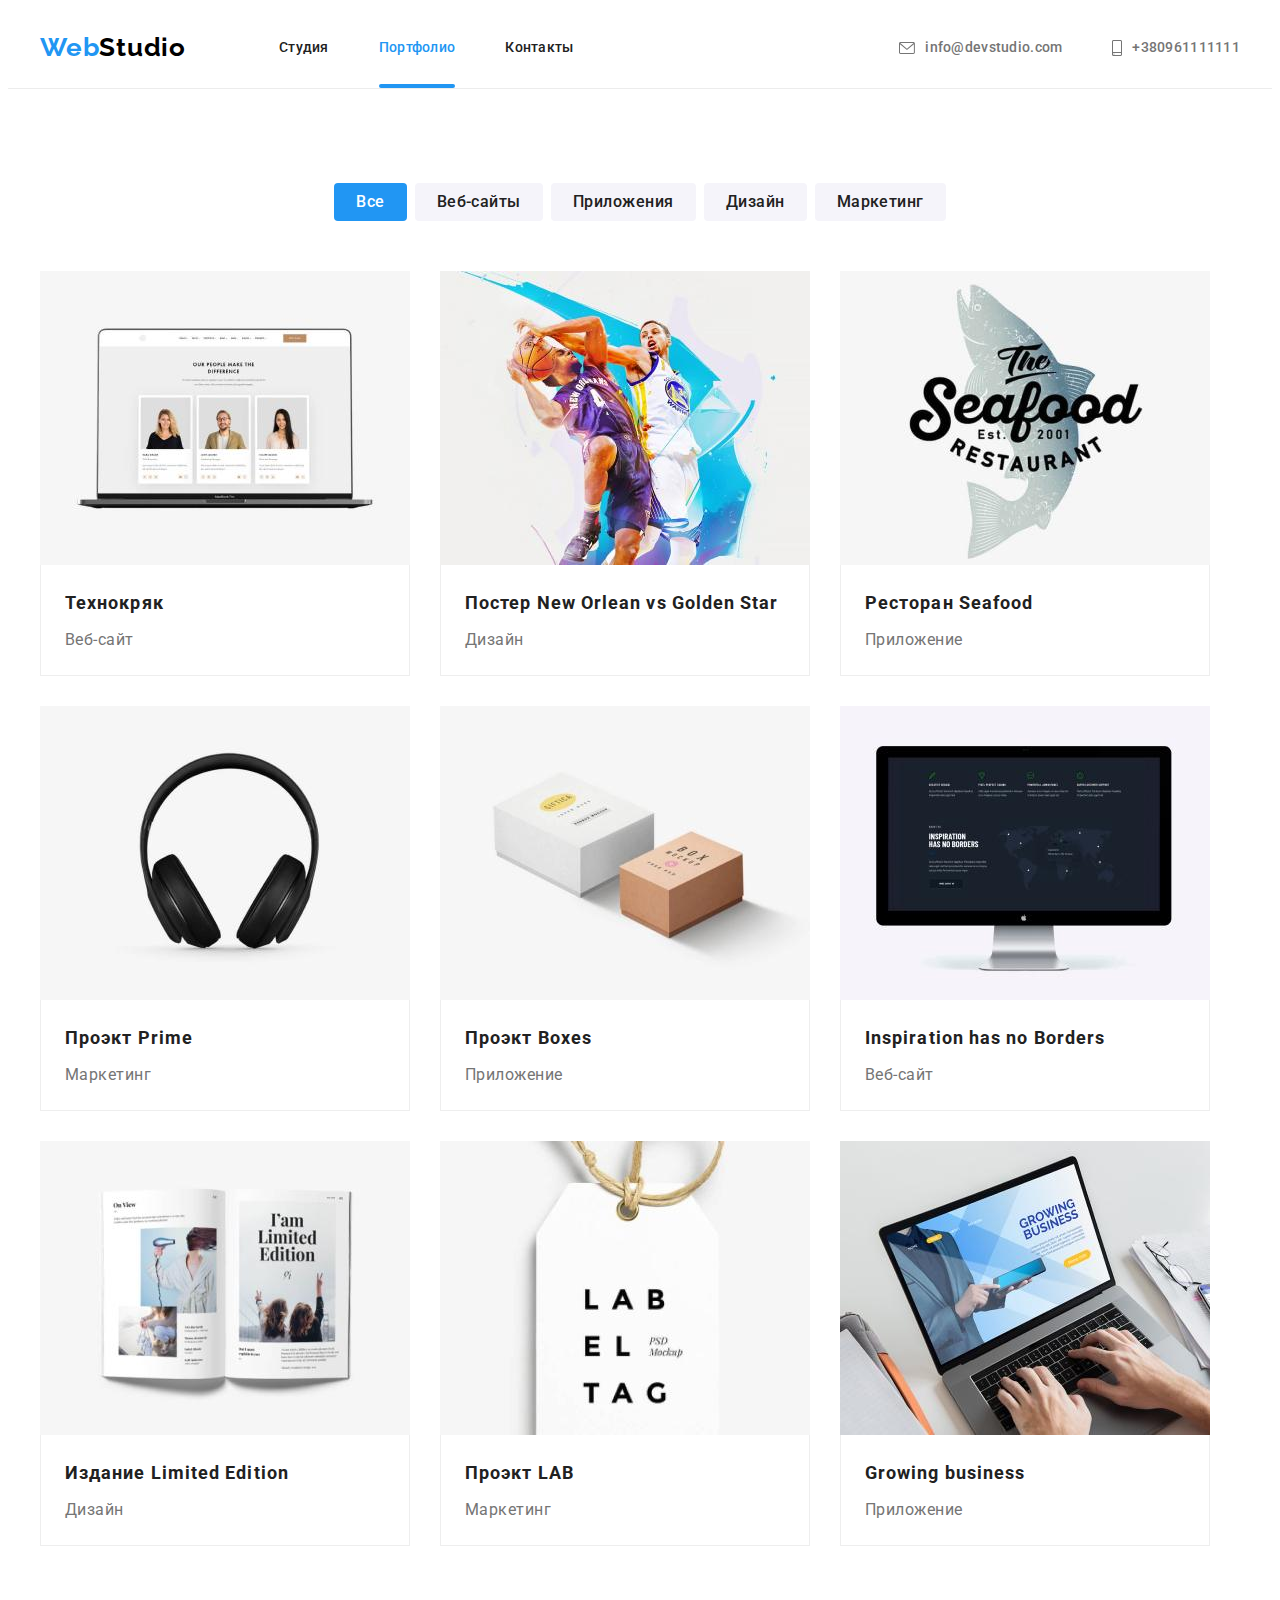
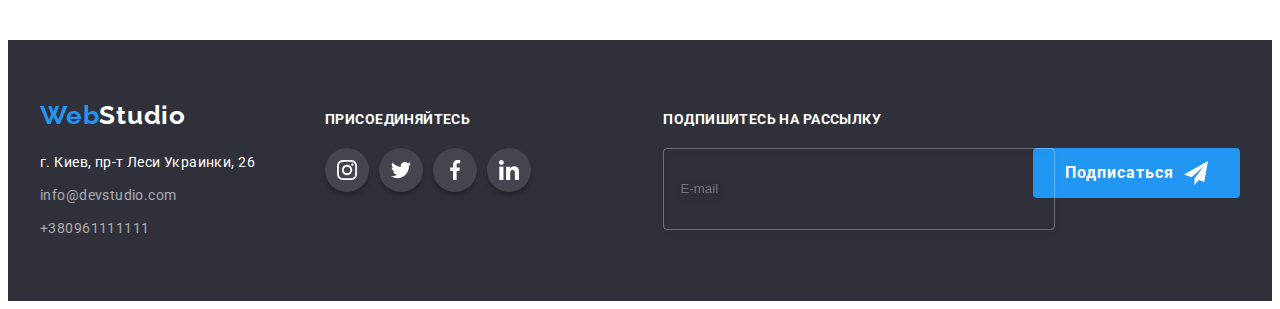
==== portfolio.html @ 89df392a "Добавляет ДЗ№6" ====
<!DOCTYPE html>
<html lang="ru">

<head>
    <meta charset="UTF-8">
    <meta http-equiv="X-UA-Compatible" content="IE=edge">
    <meta name="viewport" content="width=device-width, initial-scale=1.0">
    <title>WebStudio (hw7)</title>
    <link rel="preconnect" href="https://fonts.googleapis.com">
    <link rel="preconnect" href="https://fonts.gstatic.com" crossorigin>
    <link href="https://fonts.googleapis.com/css2?family=Raleway:wght@700&family=Roboto:wght@400;500;700;900&display=swap" rel="stylesheet">
    <link rel="stylesheet" href="https://cdnjs.cloudflare.com/ajax/libs/modern-normalize/1.1.0/modern-normalize.min.css"
    integrity="sha512-wpPYUAdjBVSE4KJnH1VR1HeZfpl1ub8YT/NKx4PuQ5NmX2tKuGu6U/JRp5y+Y8XG2tV+wKQpNHVUX03MfMFn9Q=="
    crossorigin="anonymous" referrerpolicy="no-referrer" />
    <link rel="stylesheet" href="./css/style.css">
</head>

<body class="page">
    <div class="border">
        <header class="container">
        
            <!--Навигация сайта-->
            <div class="main-nav">
                <nav class="main-nav">
                    <a href="/" class="logo-link" lang="en">
                        <span class="web">Web</span>Studio
                    </a>
        
                    <ul class="site-nav list">
                        <li class="item"><a href="/" class="site-nav-link link">Студия</a></li>
                        <li class="item"><a href="./portfolio.html" class="current site-nav-link link">Портфолио</a></li>
                        <li class="item"><a href="" class="site-nav-link link">Контакты</a></li>
                    </ul>
                </nav>
        
                <!--Контакты-->
                <ul class="auth-nav list main-nav">
                    <li class="item"><a href="mailto:info@devstudio.com" class="auth-nav-link link mail" lang="en">
                            <svg class="icon-mail" width="16px" height="12px">
                                <use href="./images/icons.svg#icon-mail"></use>
                            </svg>
                            info@devstudio.com</a>
                    </li>
                    <li class="item"><a href="tel:+380961111111" class="auth-nav-link link tel">
                            <svg class="icon-mail" width="10px" height="16px">
                                <use href="./images/icons.svg#icon-tel"></use>
                            </svg>
                            +380961111111</a>
                    </li>
                </ul>
            </div>
        </header>
    </div>

    <main>
        
        <!--Наши проэкты-->
        <section class="project-filter">
                <div class="container">
                    <h1 class="visually-hidden">Примеры проэктов</h1>
                    <ul class="list filter">
                        <li class="btn-filter"><button type="button" class="main-btn button-filter">Все</button></li>
                        <li class="btn-filter"><button type="button" class="button-filter">Веб-сайты</button></li>
                        <li class="btn-filter"><button type="button" class="button-filter">Приложения</button></li>
                        <li class="btn-filter"><button type="button" class="button-filter">Дизайн</button></li>
                        <li class="btn-filter"><button type="button" class="button-filter">Маркетинг</button></li>
                    </ul>
                    <ul class="list">
                        <li class="flex-element">
                            <a href="" class="link">
                                <div class="flex-list">
                                    <img src="./images/portfolio/tehnokryack.jpg" alt="Технокряк" width="370">
                                    <div class="product-flex">
                                        <p>Технокряк это современная площадка распространения коронавируса. Компании используют эту платформу для цифрового
                                        шпионажа и атак на защищённые сервера конкурентов.</p>
                                    </div>
                                </div>
                                <div class="descr-flex-element">
                                    <h2 class="section-title">Технокряк</h2>
                                    <p class="section-filter">Веб-сайт</p>
                                </div>
                            </a>
                        </li>
                        <li class="flex-element">
                            <a href="" class="link">
                                <div class="flex-list">
                                    <img src="./images/portfolio/norlean-vs-gstar.jpg" alt="Постер New Orlean vs Golden Star" width="370">
                                    <div class="product-flex">
                                        <p>Технокряк это современная площадка распространения коронавируса. Компании используют эту платформу для цифрового
                                            шпионажа и атак на защищённые сервера конкурентов.</p>
                                    </div>
                                </div>
                                <div class="descr-flex-element">
                                    <h2 class="section-title">Постер New Orlean vs Golden Star</h2>
                                    <p class="section-filter">Дизайн</p>
                                </div>
                            </a>
                        </li>
                        <li class="flex-element">
                            <a href="" class="link">
                                <div class="flex-list">
                                    <img src="./images/portfolio/seafood.jpg" alt="Ресторан Seafood" width="370">
                                    <div class="product-flex">
                                        <p>Технокряк это современная площадка распространения коронавируса. Компании используют эту платформу для цифрового
                                            шпионажа и атак на защищённые сервера конкурентов.</p>
                                    </div>
                                </div>
                                <div class="descr-flex-element">
                                    <h2 class="section-title">Ресторан Seafood</h2>
                                    <p class="section-filter">Приложение</p>
                                </div>
                            </a>
                        </li>
                        <li class="flex-element">
                            <a href="" class="link">
                                <div class="flex-list">
                                    <img src="./images/portfolio/prime.jpg" alt="Проэкт Prime" width="370">
                                    <div class="product-flex">
                                        <p>Технокряк это современная площадка распространения коронавируса. Компании используют эту платформу для цифрового
                                            шпионажа и атак на защищённые сервера конкурентов.</p>
                                    </div>
                                </div>
                                <div class="descr-flex-element">
                                    <h2 class="section-title">Проэкт Prime</h2>
                                    <p class="section-filter">Маркетинг</p>
                                </div>
                            </a>
                        </li>
                        <li class="flex-element">
                            <a href="" class="link">
                                <div class="flex-list">
                                    <img src="./images/portfolio/boxes.jpg" alt="Проэкт Boxes" width="370">
                                    <div class="product-flex">
                                        <p>Технокряк это современная площадка распространения коронавируса. Компании используют эту платформу для цифрового
                                            шпионажа и атак на защищённые сервера конкурентов.</p>
                                    </div>
                                </div>
                                <div class="descr-flex-element">
                                    <h2 class="section-title">Проэкт Boxes</h2>
                                    <p class="section-filter">Приложение</p>
                                </div>
                            </a>
                        </li>
                        <li class="flex-element">
                            <a href="" class="link">
                                <div class="flex-list">
                                    <img src="./images/portfolio/inspiration.jpg" alt="У вдохновения нет границ" width="370">
                                    <div class="product-flex">
                                        <p>Технокряк это современная площадка распространения коронавируса. Компании используют эту платформу для цифрового
                                            шпионажа и атак на защищённые сервера конкурентов.</p>
                                    </div>
                                </div>
                                <div class="descr-flex-element">
                                    <h2 class="section-title" lang="en">Inspiration has no Borders</h2>
                                    <p class="section-filter">Веб-сайт</p>
                                </div>
                            </a>
                        </li>
                        <li class="flex-element">
                            <a href="" class="link">
                                <div class="flex-list">
                                    <img src="./images/portfolio/limited-edition.jpg" alt="Издание Limited Edition" width="370">
                                    <div class="product-flex">
                                        <p>Технокряк это современная площадка распространения коронавируса. Компании используют эту платформу для цифрового
                                            шпионажа и атак на защищённые сервера конкурентов.</p>
                                    </div>
                                </div>
                                <div class="descr-flex-element">
                                    <h2 class="section-title">Издание Limited Edition</h2>
                                    <p class="section-filter">Дизайн</p>
                                </div>
                            </a>
                        </li>
                        <li class="flex-element">
                            <a href="" class="link">
                                <div class="flex-list">
                                    <img src="./images/portfolio/lab.jpg" alt="Проэкт LAB" width="370">
                                    <div class="product-flex">
                                        <p>Технокряк это современная площадка распространения коронавируса. Компании используют эту платформу для цифрового
                                            шпионажа и атак на защищённые сервера конкурентов.</p>
                                    </div>
                                </div>
                                <div class="descr-flex-element">
                                    <h2 class="section-title">Проэкт LAB</h2>
                                    <p class="section-filter">Маркетинг</p>
                                </div>
                            </a>
                        </li>
                        <li class="flex-element">
                            <a href="" class="link">
                                <div class="flex-list">
                                    <img src="./images/portfolio/growing-business.jpg" alt="Растущий бизнес" width="370">
                                    <div class="product-flex">
                                        <p>Технокряк это современная площадка распространения коронавируса. Компании используют эту платформу для цифрового
                                            шпионажа и атак на защищённые сервера конкурентов.</p>
                                    </div>
                                </div>
                                <div class="descr-flex-element">
                                    <h2 class="section-title" lang="en">Growing business</h2>
                                    <p class="section-filter">Приложение</p>
                                </div>
                            </a>
                        </li>
                    </ul>
                </div>
        </section>
    </main>

    <footer class="backround-footer">
        <div class="container main-footer">
            <div class="contacts-social">
                <div class="contacts-footer">
                    <a href="/" class="logo link" lang="en">
                        <span class="web">Web</span><span class="footer-logo">Studio</span>
                    </a>
    
                    <!--Контакты-->
                    <address class="address">г. Киев, пр-т Леси Украинки, 26</address>
                    <ul class="contacts">
                        <li class="contact-mail"><a class="footer-contacts link" href="mailto:info@devstudio.com"
                                lang="en">info@devstudio.com</a></li>
                        <li class="contact-tel"><a class="footer-contacts link" href="tel:+380961111111">+380961111111</a>
                        </li>
                    </ul>
                </div>
                <div class="menu-social">
                    <h3 class="menu-socials-head">ПРИСОЕДИНЯЙТЕСЬ</h3>
                    <ul class="socials">
                        <li class="link-icon-list">
                            <a class="link-icon" href="">
                                <svg class="icon-social" width="20" height="20">
                                    <use href="./images/icons.svg#icon-instagram"></use>
                                </svg>
                            </a>
                        </li>
                        <li class="link-icon-list">
                            <a class="link-icon" href="">
                                <svg class="icon-social" width="20" height="20">
                                    <use href="./images/icons.svg#icon-twitter"></use>
                                </svg>
                            </a>
                        </li>
                        <li class="link-icon-list">
                            <a class="link-icon" href="">
                                <svg class="icon-social" width="20" height="20">
                                    <use href="./images/icons.svg#icon-facebook"></use>
                                </svg>
                            </a>
                        </li>
                        <li class="link-icon-list">
                            <a class="link-icon" href="">
                                <svg class="icon-social" width="20" height="20">
                                    <use href="./images/icons.svg#icon-linkedin"></use>
                                </svg>
                            </a>
                        </li>
                    </ul>
                </div>
            </div>
            <form class="subscribe">
                <h3 class="menu-socials-head">ПОДПИШИТЕСЬ НА РАССЫЛКУ</h3>
                <div class="form">
                    <label class="e-mail">
                        <input class="mail-subscribe" type="email" placeholder="E-mail"></label>
                    <button class="button-primary button-subscribe" type="submit">
                        Подписаться<svg class="icon-send" width="24" height="24">
                            <use href="./images/icons.svg#icon-send"></use>
                        </svg></button>
                </div>
            </form>
        </div>
        </footer>
</body>

</html>
---- css/style.css ----
/* основной текст #212121 */

/* вторичный текст #757575 */

/* акцент #2196F3 */

/* белый цвет #ffffff */

/* цвет контактов в футере rgba(255, 255, 255, 0.6) */

/* вторичный цвет фона #2F303A */

:root {
  --main-text-color: #212121;
  --secondary-text-color: #757575;
  --accent-color: #2196f3;
  --primary-title-color: #ffffff;
}

/* Класы утилиты */
button {
  cursor: pointer;
}

h1,
h2,
h3,
h4,
h5,
h6,
p,
ul {
  margin: 0;
  padding: 0;
}

img {
  display: block;
}

.list {
  display: block;
  list-style: none;
  margin: 0;
  padding: 0;
  display: flex;
  flex-wrap: wrap;
}

.link {
  display: block;
  text-decoration: none;
  position: relative;

  transition: transform 250ms cubic-bezier(0.4, 0, 0.2, 1),
    opacity 250ms cubic-bezier(0.4, 0, 0.2, 1);
}

.page {
  color: var(--main-text-color);
  background-color: #ffffff;
  font-family: roboto, sans-serif;
}

.container {
  margin-left: auto;
  margin-right: auto;
  padding-left: 15px;
  padding-right: 15px;

  width: 1200px;
}

.logo-link {
  color: #000;
  text-decoration: none;
  font-family: Raleway;
  font-style: normal;
  font-weight: bold;
  font-size: 26px;
  line-height: 1.2;
  letter-spacing: 0.03em;

  padding-top: 24px;
  padding-bottom: 25px;
}

/* Main-nav */
.main-nav {
  display: flex;
}

.border {
  border-bottom: 1px solid #ececec;
}

.main-nav-portfolio {
  display: flex;
}

/* site-nav */
.site-nav .item + .item {
  margin-left: 50px;
}

.site-nav {
  margin-left: 93px;
}

.site-nav-link {
  color: var(--main-text-color);
  display: block;

  padding-top: 32px;
  padding-bottom: 32px;

  transition: color 250ms cubic-bezier(0.4, 0, 0.2, 1);
}

.site-nav-link:hover,
.site-nav-link:focus {
  color: var(--accent-color);
}

.site-nav .current {
  color: var(--accent-color);
}

.filter .main-btn {
  background-color: var(--accent-color);
  color: #ffffff;
}

/* auth-nav */
.auth-nav {
  margin-left: auto;
}

.auth-nav .item + .item {
  margin-left: 50px;
}

.item {
  position: relative;
}
.auth-nav-link {
  padding-top: 32px;
  padding-bottom: 32px;

  transition: color 250ms cubic-bezier(0.4, 0, 0.2, 1);
}

.auth-nav-link,
.section-text {
  color: var(--secondary-text-color);
}
.auth-nav-link:hover,
.auth-nav-link:focus {
  color: var(--accent-color);
}

.site-nav,
.auth-nav {
  font-weight: 500;
  font-size: 14px;
  line-height: 1.14;
  letter-spacing: 0.02em;
}

.link.mail,
.link.tel {
  align-items: center;
  display: flex;
}

.icon-mail,
.icon-tel {
  margin-right: 10px;
  fill: currentColor;
}

.current::after {
  content: '';
  position: absolute;
  width: 100%;
  height: 4px;
  background: #2196f3;
  border-radius: 2px;
  display: flex;
  bottom: 0;
}

/* Логотип */
.web {
  color: var(--accent-color);
}

/* Цвет фона */
.backround-footer {
  padding-top: 60px;
  padding-bottom: 60px;
  background-color: #2f303a;
}

.hero {
  text-align: center;
  padding-top: 200px;
  padding-bottom: 200px;
}

.overlay {
  max-width: 1600px;
  height: 600px;
  margin-left: auto;
  margin-right: auto;
  background-image: linear-gradient(to right, rgba(47, 48, 58, 0.4), rgba(47, 48, 58, 0.4)),
    url(../images/bg-image.jpg), url(../images/alt-bg.jpg);
  background-repeat: no-repeat;
  background-position: center;
  background-size: cover;
}

/* Скрытый заголвок */
.visually-hidden {
  position: absolute;
  white-space: nowrap;
  width: 1px;
  height: 1px;
  overflow: hidden;
  border: 0;
  padding: 0;
  clip: rect(0 0 0 0);
  clip-path: inset(50%);
  margin: -1px;
}

/* Основные заголовки */
.primary-title {
  margin-bottom: 30px;

  color: var(--primary-title-color);
  font-weight: 900;
  font-size: 44px;
  line-height: 1.36;
  letter-spacing: 0.06em;
}

.secondary-title {
  margin-bottom: 50px;
  font-weight: 700;
  font-size: 36px;
  line-height: 1.17;
  letter-spacing: 0.03em;
  text-align: center;
}

/* Наши качества */

.section {
  padding-bottom: 94px;
  padding-top: 94px;
}

.antenna::before {
  background-image: url(../images/icon-antenna.svg);
}

.clock::before {
  background-image: url(../images/icon-clock.svg);
}

.diagram::before {
  background-image: url(../images/icon-diagram.svg);
}

.astronaut::before {
  background-image: url(../images/icon-astronaut.svg);
}

.list-item::before {
  display: block;
  content: '';
  height: 120px;
  border-radius: 4px;
  margin-bottom: 30px;
  background-color: #f5f4fa;
  background-repeat: no-repeat;
  background-position: center;
}

.section-qualities {
  font-weight: 700;
  font-size: 14px;
  line-height: 1.14;
  letter-spacing: 0.03em;
  text-transform: uppercase;

  margin-top: 0;
  margin-bottom: 10px;
}

.section-text,
.footer-contacts {
  color: var(--secondary-text-color);
  font-size: 14px;
  line-height: 1.71;
  letter-spacing: 0.03em;
}

.section-text {
  margin-top: 0;
}

/* Чем мы занимаемся */
.work {
  padding-bottom: 94px;
}

/* Наша команда */
.team {
  background-color: #f5f4fa;
  padding-top: 94px;
  padding-bottom: 94px;
}

.description {
  padding-top: 30px;
  padding-bottom: 30px;
}

.team-human {
  font-weight: 500;
  font-size: 16px;
  line-height: 1.19;
  text-align: center;
  letter-spacing: 0.03em;

  margin-bottom: 10px;
}

.team-text {
  color: var(--secondary-text-color);
  font-size: 16px;
  line-height: 1.19;
  text-align: center;
  letter-spacing: 0.03em;
  margin-bottom: 16px;
}

.human-icon {
  display: flex;
  justify-content: center;
}

.human-icon .link-icon-list + .link-icon-list {
  margin-left: 10px;
}

.card {
  background: #ffffff;
  box-shadow: 0px 1px 3px rgba(0, 0, 0, 0.12), 0px 1px 1px rgba(0, 0, 0, 0.14),
    0px 2px 1px rgba(0, 0, 0, 0.2);
  border-radius: 0px 0px 4px 4px;

  margin-right: 30px;
}

.card:nth-child(4n) {
  margin-right: 0;
}

.clients {
  display: flex;
  padding-top: 94px;
  padding-bottom: 94px;
}

.client-logo {
  display: block;
  margin: 0;
  padding: 0;
  width: 170px;
  height: 92px;
}

.client {
  display: flex;
  width: 100%;
  height: 100%;
  border: 1px solid #afb1b8;
  border-radius: 4px;
  align-items: center;
  justify-content: center;

  transition: border-color 250ms cubic-bezier(0.4, 0, 0.2, 1);
}

.list .client-logo + .client-logo {
  margin-left: 30px;
}

.symbol {
  fill: rgba(175, 177, 184, 1);
  transition: fill 250ms cubic-bezier(0.4, 0, 0.2, 1);
}

.client:hover,
.client:focus {
  border-color: #2196f3;
}

.client:hover .symbol,
.client:focus .symbol {
  fill: #2196f3;
}

/* Футер Адрес */
.address {
  font-style: normal;
  font-weight: 400;
  font-size: 14px;
  line-height: 1.71;
  letter-spacing: 0.03em;

  margin-bottom: 9px;
}

.contact-mail {
  margin-bottom: 9px;
}

.logo {
  display: block;
  margin-bottom: 20px;
}

.address,
.footer-logo {
  color: #ffffff;
}

.web,
.footer-logo {
  text-decoration: none;
  font-family: Raleway;
  font-style: normal;
  font-weight: bold;
  font-size: 26px;
  line-height: 1.2;
  letter-spacing: 0.03em;
}

.contacts {
  list-style: none;
}

/* Цвет контактов в футере */
.footer-contacts {
  color: rgba(255, 255, 255, 0.6);
}

.main-footer {
  display: flex;
  align-items: baseline;
}

.menu-social {
  margin-left: 70px;
}

.menu-socials-head {
  font-family: Roboto;
  font-style: normal;
  font-weight: bold;
  font-size: 14px;
  line-height: 1.14;
  letter-spacing: 0.03em;
  color: #ffffff;
  margin-bottom: 20px;
}

.socials {
  display: flex;
}

.contacts-social {
  display: flex;
  align-items: baseline;
}

.link-icon-list {
  display: block;
  padding: 0;
  margin: 0;
  background-color: rgba(255, 255, 255, 0.1);
  border-radius: 50%;
  box-shadow: 0px 4px 4px rgba(0, 0, 0, 0.25);
}

.link-icon {
  display: flex;
  width: 44px;
  height: 44px;
  border-radius: 50%;
  align-items: center;
  justify-content: center;
  transition: background-color 250ms cubic-bezier(0.4, 0, 0.2, 1);
}

.link-icon:hover,
.link-icon:focus {
  background-color: rgba(33, 150, 243, 1);
}

.icon-link {
  display: flex;
  padding: 0;
  margin: 0;
  width: 44px;
  height: 44px;
  background-color: rgba(255, 255, 255, 0.1);
  border-radius: 50%;
  justify-content: center;
  align-items: center;
  transition: background-color 250ms cubic-bezier(0.4, 0, 0.2, 1),
    fill 250ms cubic-bezier(0.4, 0, 0.2, 1);
}

.icon-link:hover,
.icon-link:focus {
  background-color: rgba(33, 150, 243, 1);
  fill: #fff;
}

.human-icon .icon + .icon {
  margin-left: 10px;
}

.icon-network {
  fill: #afb1b8;
  transition: fill 250ms cubic-bezier(0.4, 0, 0.2, 1);
}

.icon-link:hover .icon-network,
.icon-link:focus .icon-network {
  fill: #fff;
}

.icon {
  display: block;
  fill: #fff;
}

.icon-social {
  fill: #fff;
}

.socials .link-icon-list + .link-icon-list {
  margin-left: 10px;
}

/* Основная кнопка */
.button-primary {
  color: #fff;
  background-color: var(--accent-color);
  font-weight: 700;
  font-size: 16px;
  line-height: 1.87;
  align-items: center;
  text-align: center;
  letter-spacing: 0.06em;
  font-family: inherit;
  border-radius: 4px;
  padding: 10px 32px;
  display: inline-block;
  min-width: 200px;
  height: 50px;
  border: 0px;
  transition: background-color 250ms cubic-bezier(0.4, 0, 0.2, 1);
}

.button-primary:hover,
.button-primary:focus {
  background-color: #188ce8;
}

.project-filter {
  padding-top: 94px;
  padding-bottom: 94px;
}

/* Радиокнопка (филтер) */
.button-filter {
  display: inline-block;
  color: var(--main-text-color);
  background-color: #f5f4fa;
  font-weight: 500;
  font-size: 16px;
  line-height: 1.63;
  text-align: center;
  letter-spacing: 0.03em;
  font-family: inherit;
  border-radius: 4px;
  border: 0px;
  padding: 6px 22px;
  transition: color 250ms cubic-bezier(0.4, 0, 0.2, 1),
    background-color 250ms cubic-bezier(0.4, 0, 0.2, 1),
    box-shadow 250ms cubic-bezier(0.4, 0, 0.2, 1);
}

.button-filter:hover,
.button-filter:focus {
  color: #fff;
  background-color: var(--accent-color);
  box-shadow: 0px 3px 1px rgba(0, 0, 0, 0.1), 0px 1px 2px rgba(0, 0, 0, 0.08),
    0px 2px 2px rgba(0, 0, 0, 0.12);
}

/* Примеры проэктов */
.section-title {
  color: var(--main-text-color);
  font-weight: 700;
  font-size: 18px;
  line-height: 2;
  letter-spacing: 0.06em;

  margin-bottom: 4px;
}

.section-filter {
  color: var(--secondary-text-color);
  font-size: 16px;
  line-height: 1.87;
  letter-spacing: 0.03em;
}

.descr-flex-element {
  border-bottom: 1px solid #eeeeee;
  border-left: 1px solid #eeeeee;
  border-right: 1px solid #eeeeee;
  padding-top: 20px;
  padding-bottom: 20px;
  padding-left: 24px;
  padding-right: 24px;
}

/* Чем мы занимаемся */
.working-list {
  margin-right: 30px;
  position: relative;
  display: flex;
}

.working-list:nth-child(3n) {
  margin-right: 0;
}

.product-action {
  position: absolute;
  bottom: 0;
  align-items: center;
  justify-content: center;
  width: 100%;
  color: #ffffff;
  background-color: rgba(47, 48, 58, 0.8);
  height: 70px;
  font-size: 14px;
  font-weight: bold;
  line-height: 1.14;
  letter-spacing: 0.03em;
}

.product-title {
  display: flex;
  align-items: center;
  justify-content: center;
  height: 100%;
  width: 100%;
}

.product-flex {
  position: absolute;
  display: flex;
  top: 0;
  align-items: center;
  justify-content: center;
  width: 100%;
  height: 294px;
  background: rgba(33, 150, 243, 0.9);
  font-size: 18px;
  line-height: 1.56;
  letter-spacing: 0.03em;
  color: #ffffff;
  padding-top: 63px;
  padding-bottom: 63px;
  padding-left: 24px;
  padding-right: 24px;
  transform: translateY(100%);
  transition: transform 250ms cubic-bezier(0.4, 0, 0.2, 1);
}

.link:hover .product-flex {
  transform: translateY(0);
}

.filter {
  display: flex;
  justify-content: center;
  margin-bottom: 50px;
}

.flex-element {
  display: flex;
  flex-wrap: wrap;
  margin-right: 30px;
  margin-bottom: 30px;
  transition: box-shadow 250ms cubic-bezier(0.4, 0, 0.2, 1);
}

.flex-element:nth-child(3n) {
  margin-right: 0;
}

.flex-element:nth-last-child(-n + 3) {
  margin-bottom: 0;
}

.flex-element:hover {
  box-shadow: 0px 1px 1px rgba(0, 0, 0, 0.12), 0px 4px 4px rgba(0, 0, 0, 0.06),
    1px 4px 6px rgba(0, 0, 0, 0.16);
}

.flex-list {
  position: relative;
  overflow: hidden;
}

.list-item {
  width: 270px;
  margin-right: 30px;
  align-items: center;
}

.list-item:nth-child(4n) {
  margin-right: 0;
}

.btn-filter {
  margin-right: 8px;
}

.btn-filter:nth-child(5n) {
  margin-right: 0;
}

/* Модальное окно */

.backdrop {
  position: fixed;
  top: 0;
  left: 0;
  width: 100%;
  height: 100%;

  background-color: rgba(0, 0, 0, 0.1);
  transition: opacity 250ms cubic-bezier(0.4, 0, 0.2, 1);
}

.modal {
  position: absolute;
  top: 50%;
  left: 50%;
  transform: translate(-50%, -50%);

  width: 528px;
  height: 581px;
  background-color: #fff;
  box-shadow: 0px 1px 3px rgba(0, 0, 0, 0.12), 0px 1px 1px rgba(0, 0, 0, 0.14),
    0px 2px 1px rgba(0, 0, 0, 0.2);
  border-radius: 4px;
  padding: 40px;
}

.modal-close {
  display: flex;
  position: fixed;
  width: 30px;
  height: 30px;
  right: 8px;
  top: 8px;

  border: 1px solid rgba(0, 0, 0, 0.1);
  border-radius: 50%;
  align-items: center;
  justify-content: center;
  background-color: #fff;
  color: #000;
  transition: color 250ms cubic-bezier(0.4, 0, 0.2, 1);
}

.modal-close:hover,
.modal-close:focus {
  color: #2196f3;
}

.icon-close {
  fill: currentColor;
}

.backdrop.is-hidden {
  opacity: 0;
  pointer-events: none;
  visibility: auto;
}

.subscribe {
  margin-left: auto;
}

.mail-subscribe {
  width: 100%;
  height: 100%;
  border: 1px solid rgba(255, 255, 255, 0.3);
  filter: drop-shadow(0px 4px 4px rgba(0, 0, 0, 0.15));
  border-radius: 4px;
  background-color: transparent;
  padding-left: 16px;
  padding-right: 16px;
  padding-top: 15px;
  padding-bottom: 15px;
  color: #fff;
}

.e-mail {
  width: 358px;
  height: 50px;
}

.icon-send {
  fill: #fff;
  margin-left: 10px;
}

.button-primary.button-subscribe {
  display: flex;
  margin-left: 12px;
}

.form {
  display: flex;
}

.modal-head {
  font-weight: 700;
  font-size: 20px;
  line-height: 1.15;
  text-align: center;
  letter-spacing: 0.03em;
  color: #212121;
  margin-bottom: 12px;
}

.modal-form {
  display: flex;
  flex-direction: column;
}

.form-input {
  width: 100%;
  border: 1px solid rgba(33, 33, 33, 0.2);
  border-radius: 4px;
  height: 40px;
  padding-left: 42px;
  transition: border-color 250ms cubic-bezier(0.4, 0, 0.2, 1);
}

.form-input:focus {
  border-color: var(--accent-color);
  outline: none;
}

.form-field {
  margin-bottom: 10px;
  font-size: 12px;
  line-height: 1.14;
  letter-spacing: 0.01em;
  color: #757575;
}

.form-field-comments {
  margin-bottom: 20px;
  font-size: 12px;
  line-height: 1.14;
  letter-spacing: 0.01em;
  color: #757575;
}

.form-icon {
  display: block;
  position: absolute;
  top: 50%;
  left: 12px;
  transform: translateY(-50%);
  transition: fill 250ms cubic-bezier(0.4, 0, 0.2, 1);
}

.form-input:focus + .form-icon {
  fill: var(--accent-color);
}

.form-comments {
  width: 100%;
  height: 120px;
  border: 1px solid rgba(33, 33, 33, 0.2);
  border-radius: 4px;
  margin-top: 4px;
  resize: none;
  padding: 12px 16px;
  transition: border-color 250ms cubic-bezier(0.4, 0, 0.2, 1);
}

.form-comments:focus {
  border-color: var(--accent-color);
  outline: none;
}

.form-comments::placeholder {
  color: rgba(117, 117, 117, 0.5);
  font-size: 14px;
  line-height: 1.15;
  letter-spacing: 0.01em;
}

.button-form {
  align-self: center;
  width: 200px;
  height: 50px;
}

.form-checkbox-label {
  margin-bottom: 30px;
  font-size: 14px;
  line-height: 1.71;
  letter-spacing: 0.03em;
  color: var(--secondary-text-color);
  display: flex;
  align-self: center;
  justify-content: center;
}

.form-checkbox-label::before {
  display: block;
  content: '';
  width: 16px;
  height: 15px;
  border: 1px solid #212121;
  border-radius: 2px;
  cursor: pointer;
  margin-right: 7px;
  align-self: center;
}

.form-checkbox:focus + .form-checkbox-label::before {
  outline: 1px solid #000;
}

.form-checkbox:checked + .form-checkbox-label::before {
  background-color: var(--accent-color);
  background-image: url(../images/icon-check.svg);
  background-position: center;
  border-color: var(--accent-color);
  outline: none;
}

.form-wrapper {
  position: relative;
  margin-top: 4px;
  display: block;
}

.policy {
  margin-left: 5px;
  color: var(--accent-color);
}
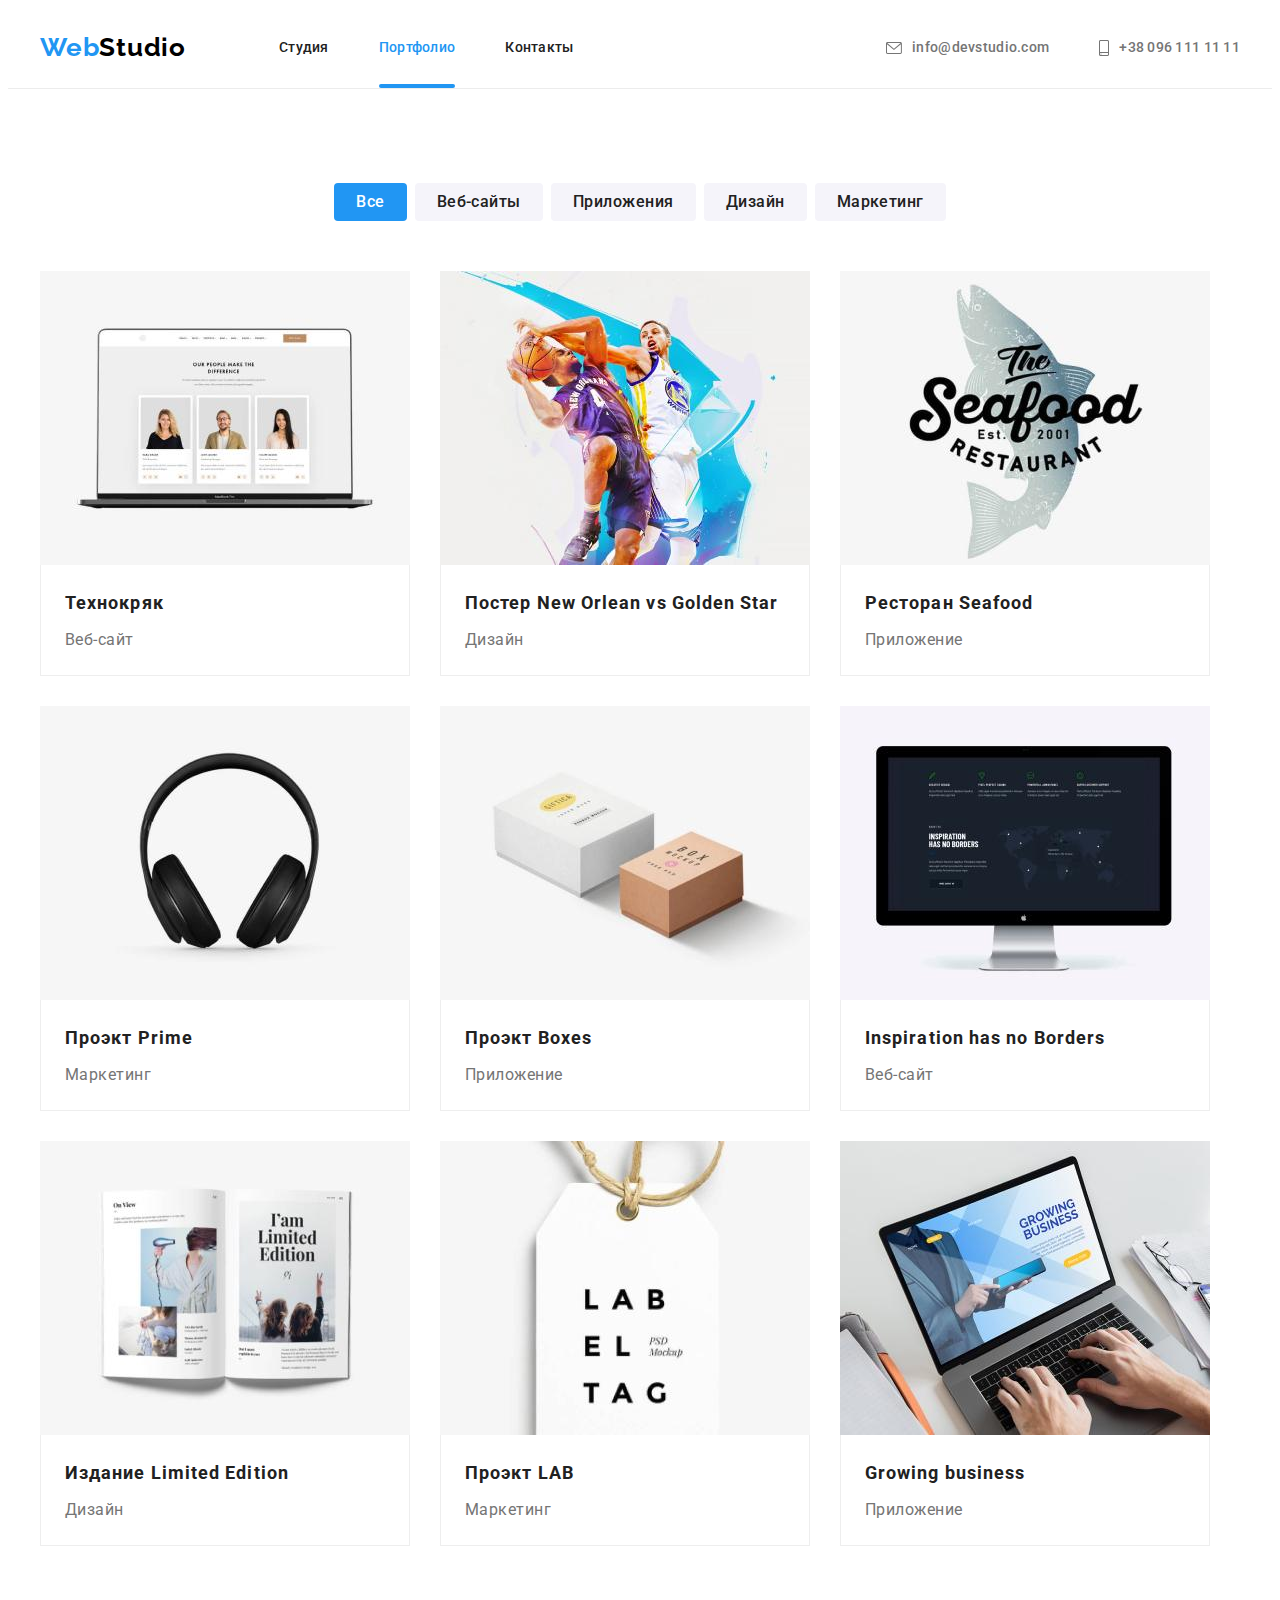
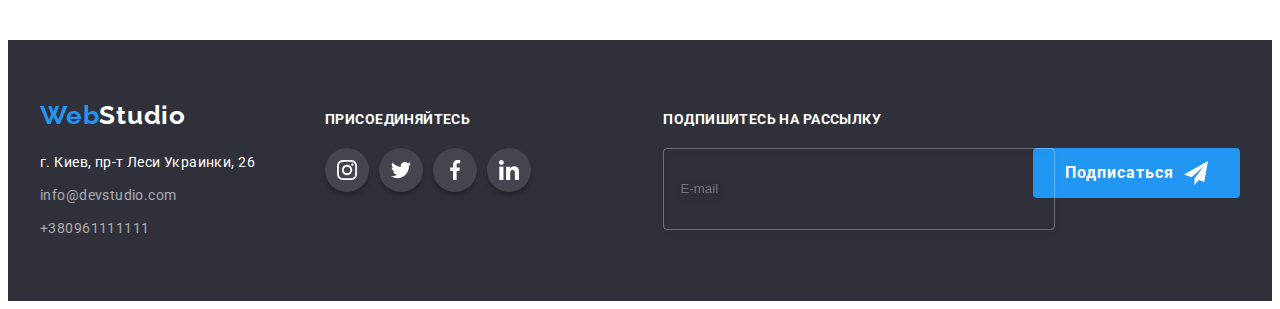
==== commit 0ed0f495: "Рефакторит хедер по БЭМ" ====
--- a/portfolio.html
+++ b/portfolio.html
@@ -12,7 +12,7 @@
     <link rel="stylesheet" href="https://cdnjs.cloudflare.com/ajax/libs/modern-normalize/1.1.0/modern-normalize.min.css"
     integrity="sha512-wpPYUAdjBVSE4KJnH1VR1HeZfpl1ub8YT/NKx4PuQ5NmX2tKuGu6U/JRp5y+Y8XG2tV+wKQpNHVUX03MfMFn9Q=="
     crossorigin="anonymous" referrerpolicy="no-referrer" />
-    <link rel="stylesheet" href="./css/style.css">
+    <link rel="stylesheet" href="./css/main.min.css">
 </head>
 
 <body class="page">
@@ -27,25 +27,25 @@
                     </a>
         
                     <ul class="site-nav list">
-                        <li class="item"><a href="/" class="site-nav-link link">Студия</a></li>
-                        <li class="item"><a href="./portfolio.html" class="current site-nav-link link">Портфолио</a></li>
-                        <li class="item"><a href="" class="site-nav-link link">Контакты</a></li>
+                        <li class="site-nav__item"><a href="/" class="site-nav__link link">Студия</a></li>
+                        <li class="site-nav__item"><a href="./portfolio.html" class="current site-nav__link link">Портфолио</a></li>
+                        <li class="site-nav__item"><a href="" class="site-nav__link link">Контакты</a></li>
                     </ul>
                 </nav>
         
                 <!--Контакты-->
                 <ul class="auth-nav list main-nav">
-                    <li class="item"><a href="mailto:info@devstudio.com" class="auth-nav-link link mail" lang="en">
+                    <li class="auth-nav__item"><a href="mailto:info@devstudio.com" class="auth-nav__link link mail" lang="en">
                             <svg class="icon-mail" width="16px" height="12px">
                                 <use href="./images/icons.svg#icon-mail"></use>
                             </svg>
                             info@devstudio.com</a>
                     </li>
-                    <li class="item"><a href="tel:+380961111111" class="auth-nav-link link tel">
+                    <li class="auth-nav__item"><a href="tel:+380961111111" class="auth-nav__link link tel">
                             <svg class="icon-mail" width="10px" height="16px">
                                 <use href="./images/icons.svg#icon-tel"></use>
                             </svg>
-                            +380961111111</a>
+                            +38 096 111 11 11</a>
                     </li>
                 </ul>
             </div>
--- a/css/main.min.css
+++ b/css/main.min.css
@@ -0,0 +1,2 @@
+:root{--main-text-color: #212121;--secondary-text-color: #757575;--accent-color: #2196f3;--primary-title-color: #ffffff}.visually-hidden{position:absolute;white-space:nowrap;width:1px;height:1px;overflow:hidden;border:0;padding:0;clip:rect(0 0 0 0);clip-path:inset(50%);margin:-1px}button{cursor:pointer}h1,h2,h3,h4,h5,h6,p,ul{margin:0;padding:0}img{display:block}.list{display:flex;flex-wrap:wrap;list-style:none;margin:0;padding:0}.link{display:block;text-decoration:none;position:relative;transition:transform 250ms cubic-bezier(0.4, 0, 0.2, 1),opacity 250ms cubic-bezier(0.4, 0, 0.2, 1)}.page{color:var(--main-text-color);background-color:#ffffff;font-family:roboto, sans-serif}.container{margin-left:auto;margin-right:auto;padding-left:15px;padding-right:15px;width:1200px}.section{padding-bottom:94px;padding-top:94px}.modal{position:absolute;top:50%;left:50%;transform:translate(-50%, -50%);width:528px;height:581px;background-color:#fff;box-shadow:0px 1px 3px rgba(0,0,0,0.12),0px 1px 1px rgba(0,0,0,0.14),0px 2px 1px rgba(0,0,0,0.2);border-radius:4px;padding:40px}.modal-close{display:flex;position:fixed;width:30px;height:30px;right:8px;top:8px;border:1px solid rgba(0,0,0,0.1);border-radius:50%;align-items:center;justify-content:center;background-color:#fff;color:#000;transition:color 250ms cubic-bezier(0.4, 0, 0.2, 1)}.modal-close:hover,.modal-close:focus{color:#2196f3}.icon-close{fill:currentColor}.modal-head{font-weight:700;font-size:20px;line-height:1.15;text-align:center;letter-spacing:0.03em;color:#212121;margin-bottom:12px}.modal-form{display:flex;flex-direction:column}.form-field{margin-bottom:10px;font-size:12px;line-height:1.14;letter-spacing:0.01em;color:#757575}.form-field-comments{margin-bottom:20px;font-size:12px;line-height:1.14;letter-spacing:0.01em;color:#757575}.form-wrapper{position:relative;margin-top:4px;display:block}.policy{margin-left:5px;color:var(--accent-color)}.form-input{width:100%;border:1px solid rgba(33,33,33,0.2);border-radius:4px;height:40px;padding-left:42px;transition:border-color 250ms cubic-bezier(0.4, 0, 0.2, 1)}.form-input:focus{border-color:var(--accent-color);outline:none}.form-input:focus+.form-icon{fill:var(--accent-color)}.form-comments{width:100%;height:120px;border:1px solid rgba(33,33,33,0.2);border-radius:4px;margin-top:4px;resize:none;padding:12px 16px;transition:border-color 250ms cubic-bezier(0.4, 0, 0.2, 1)}.form-comments:focus{border-color:var(--accent-color);outline:none}.form-comments::placeholder{color:rgba(117,117,117,0.5);font-size:14px;line-height:1.15;letter-spacing:0.01em}.form-checkbox-label{margin-bottom:30px;font-size:14px;line-height:1.71;letter-spacing:0.03em;color:var(--secondary-text-color);display:flex;align-self:center;justify-content:center}.form-checkbox-label::before{display:block;content:'';width:16px;height:15px;border:1px solid #212121;border-radius:2px;cursor:pointer;margin-right:7px;align-self:center}.form-checkbox:focus+.form-checkbox-label::before{outline:1px solid #000}.form-checkbox:checked+.form-checkbox-label::before{background-color:var(--accent-color);background-image:url(../images/icon-check.svg);background-position:center;border-color:var(--accent-color);outline:none}.form-icon{display:block;position:absolute;top:50%;left:12px;transform:translateY(-50%);transition:fill 250ms cubic-bezier(0.4, 0, 0.2, 1)}.icon-link{display:flex;padding:0;margin:0;width:44px;height:44px;background-color:rgba(255,255,255,0.1);border-radius:50%;justify-content:center;align-items:center;transition:background-color 250ms cubic-bezier(0.4, 0, 0.2, 1),fill 250ms cubic-bezier(0.4, 0, 0.2, 1)}.icon-link:hover,.icon-link:focus{background-color:#2196f3;fill:#fff}.icon-network{fill:#afb1b8;transition:fill 250ms cubic-bezier(0.4, 0, 0.2, 1)}.icon-link:hover .icon-network,.icon-link:focus .icon-network{fill:#fff}.human-icon{display:flex;justify-content:center}.human-icon .icon+.icon{margin-left:10px}.link-icon-list{display:block;padding:0;margin:0;background-color:rgba(255,255,255,0.1);border-radius:50%;box-shadow:0px 4px 4px rgba(0,0,0,0.25)}.socials .link-icon-list+.link-icon-list{margin-left:10px}.human-icon .link-icon-list+.link-icon-list{margin-left:10px}.link-icon{display:flex;width:44px;height:44px;border-radius:50%;align-items:center;justify-content:center;transition:background-color 250ms cubic-bezier(0.4, 0, 0.2, 1)}.link-icon:hover,.link-icon:focus{background-color:#2196f3}.icon-social{fill:#fff}.description{padding-top:30px;padding-bottom:30px}.descr-flex-element{border-bottom:1px solid #eeeeee;border-left:1px solid #eeeeee;border-right:1px solid #eeeeee;padding-top:20px;padding-bottom:20px;padding-left:24px;padding-right:24px}.primary-title{margin-bottom:30px;color:var(--primary-title-color);font-weight:900;font-size:44px;line-height:1.36;letter-spacing:0.06em}.secondary-title{margin-bottom:50px;font-weight:700;font-size:36px;line-height:1.17;letter-spacing:0.03em;text-align:center}.team{background-color:#f5f4fa;padding-top:94px;padding-bottom:94px}.team-human{font-weight:500;font-size:16px;line-height:1.19;text-align:center;letter-spacing:0.03em;margin-bottom:10px}.team-text{color:var(--secondary-text-color);font-size:16px;line-height:1.19;text-align:center;letter-spacing:0.03em;margin-bottom:16px}.card{background:#ffffff;box-shadow:0px 1px 3px rgba(0,0,0,0.12),0px 1px 1px rgba(0,0,0,0.14),0px 2px 1px rgba(0,0,0,0.2);border-radius:0px 0px 4px 4px;margin-right:30px}.card:nth-child(4n){margin-right:0}.icon{display:block;fill:#fff}.client{display:flex;width:100%;height:100%;border:1px solid #afb1b8;border-radius:4px;align-items:center;justify-content:center;transition:border-color 250ms cubic-bezier(0.4, 0, 0.2, 1)}.client:hover,.client:focus{border-color:#2196f3}.client:hover .symbol,.client:focus .symbol{fill:#2196f3}.client-logo{display:block;margin:0;padding:0;width:170px;height:92px}.list .client-logo+.client-logo{margin-left:30px}.symbol{fill:#afb1b8;transition:fill 250ms cubic-bezier(0.4, 0, 0.2, 1)}.backdrop{position:fixed;top:0;left:0;width:100%;height:100%;background-color:rgba(0,0,0,0.1);transition:opacity 250ms cubic-bezier(0.4, 0, 0.2, 1)}.backdrop.is-hidden{opacity:0;pointer-events:none;visibility:auto}.button-primary{display:inline-block;align-items:center;text-align:center;color:#fff;background-color:var(--accent-color);font-family:inherit;font-weight:700;font-size:16px;line-height:1.87;letter-spacing:0.06em;border:0px;border-radius:4px;padding:10px 32px;min-width:200px;height:50px;transition:background-color 250ms cubic-bezier(0.4, 0, 0.2, 1)}.button-primary:hover,.button-primary:focus{background-color:#188ce8}.project-filter{padding-top:94px;padding-bottom:94px}.button-filter{display:inline-block;color:var(--main-text-color);background-color:#f5f4fa;font-weight:500;font-size:16px;line-height:1.63;text-align:center;letter-spacing:0.03em;font-family:inherit;border-radius:4px;border:0px;padding:6px 22px;transition:color 250ms cubic-bezier(0.4, 0, 0.2, 1),background-color 250ms cubic-bezier(0.4, 0, 0.2, 1),box-shadow 250ms cubic-bezier(0.4, 0, 0.2, 1)}.button-filter:hover,.button-filter:focus{color:#fff;background-color:var(--accent-color);box-shadow:0px 3px 1px rgba(0,0,0,0.1),0px 1px 2px rgba(0,0,0,0.08),0px 2px 2px rgba(0,0,0,0.12)}.button-primary.button-subscribe{display:flex;margin-left:12px}.button-form{align-self:center;width:200px;height:50px}.filter .main-btn{background-color:var(--accent-color);color:#ffffff}.btn-filter{margin-right:8px}.btn-filter:nth-child(5n){margin-right:0}.flex-element{display:flex;flex-wrap:wrap;margin-right:30px;margin-bottom:30px;transition:box-shadow 250ms cubic-bezier(0.4, 0, 0.2, 1)}.flex-element:hover{box-shadow:0px 1px 1px rgba(0,0,0,0.12),0px 4px 4px rgba(0,0,0,0.06),1px 4px 6px rgba(0,0,0,0.16)}.flex-element:nth-child(3n){margin-right:0}.flex-element:nth-last-child(-n+3){margin-bottom:0}.filter{display:flex;justify-content:center;margin-bottom:50px}.flex-list{position:relative;overflow:hidden}.section-title{color:var(--main-text-color);font-weight:700;font-size:18px;line-height:2;letter-spacing:0.06em;margin-bottom:4px}.section-filter{color:var(--secondary-text-color);font-size:16px;line-height:1.87;letter-spacing:0.03em}.main-nav{display:flex}.main-nav-portfolio{display:flex}.site-nav .site-nav__item+.site-nav__item{margin-left:50px}.site-nav{margin-left:93px}.site-nav__link{display:block;color:var(--main-text-color);padding-top:32px;padding-bottom:32px;transition:color 250ms cubic-bezier(0.4, 0, 0.2, 1)}.site-nav__link:hover,.site-nav__link:focus{color:var(--accent-color)}.site-nav .current{color:var(--accent-color)}.auth-nav{margin-left:auto}.auth-nav .auth-nav__item+.auth-nav__item{margin-left:50px}.auth-nav__link{padding-top:32px;padding-bottom:32px;transition:color 250ms cubic-bezier(0.4, 0, 0.2, 1)}.auth-nav__link:hover,.auth-nav__link:focus{color:var(--accent-color)}.auth-nav__link,.section-text{color:var(--secondary-text-color)}.site-nav,.auth-nav{font-weight:500;font-size:14px;line-height:1.14;letter-spacing:0.02em}.link.mail,.link.tel{align-items:center;display:flex}.icon-mail,.icon-tel{margin-right:10px;fill:currentColor}.logo-link{color:#000;text-decoration:none;font-family:Raleway;font-style:normal;font-weight:bold;font-size:26px;line-height:1.2;letter-spacing:0.03em;padding-top:24px;padding-bottom:25px}.web{color:var(--accent-color)}.current::after{content:'';position:absolute;width:100%;height:4px;background:#2196f3;border-radius:2px;display:flex;bottom:0}.border{border-bottom:1px solid #ececec}.hero{text-align:center;padding-top:200px;padding-bottom:200px}.overlay{max-width:1600px;height:600px;margin-left:auto;margin-right:auto;background-image:linear-gradient(to right, rgba(47,48,58,0.4), rgba(47,48,58,0.4)),url(../images/bg-image.jpg),url(../images/alt-bg.jpg);background-repeat:no-repeat;background-position:center;background-size:cover}.section-qualities{font-weight:700;font-size:14px;line-height:1.14;letter-spacing:0.03em;text-transform:uppercase;margin-top:0;margin-bottom:10px}.section-text{margin-top:0}.section-text{color:var(--secondary-text-color);font-size:14px;line-height:1.71;letter-spacing:0.03em}.antenna::before{background-image:url(../images/icon-antenna.svg)}.clock::before{background-image:url(../images/icon-clock.svg)}.diagram::before{background-image:url(../images/icon-diagram.svg)}.astronaut::before{background-image:url(../images/icon-astronaut.svg)}.list-item{width:270px;margin-right:30px;align-items:center}.list-item::before{display:block;content:'';height:120px;border-radius:4px;margin-bottom:30px;background-color:#f5f4fa;background-repeat:no-repeat;background-position:center}.list-item:nth-child(4n){margin-right:0}.work{padding-bottom:94px}.working-list{margin-right:30px;position:relative;display:flex}.working-list:nth-child(3n){margin-right:0}.product-action{position:absolute;bottom:0;align-items:center;justify-content:center;width:100%;color:#ffffff;background-color:rgba(47,48,58,0.8);height:70px;font-size:14px;font-weight:bold;line-height:1.14;letter-spacing:0.03em}.product-title{display:flex;align-items:center;justify-content:center;height:100%;width:100%}.product-flex{position:absolute;display:flex;top:0;align-items:center;justify-content:center;width:100%;height:294px;background:rgba(33,150,243,0.9);font-size:18px;line-height:1.56;letter-spacing:0.03em;color:#ffffff;padding-top:63px;padding-bottom:63px;padding-left:24px;padding-right:24px;transform:translateY(100%);transition:transform 250ms cubic-bezier(0.4, 0, 0.2, 1)}.link:hover .product-flex{transform:translateY(0)}.backround-footer{padding-top:60px;padding-bottom:60px;background-color:#2f303a}.footer-contacts{color:var(--secondary-text-color);font-size:14px;line-height:1.71;letter-spacing:0.03em}.address,.footer-logo{color:#ffffff}.web,.footer-logo{text-decoration:none;font-family:Raleway;font-style:normal;font-weight:bold;font-size:26px;line-height:1.2;letter-spacing:0.03em}.address{font-style:normal;font-weight:400;font-size:14px;line-height:1.71;letter-spacing:0.03em;margin-bottom:9px}.contact-mail{margin-bottom:9px}.logo{display:block;margin-bottom:20px}.contacts{list-style:none}.menu-social{margin-left:70px}.menu-socials-head{font-family:Roboto;font-style:normal;font-weight:bold;font-size:14px;line-height:1.14;letter-spacing:0.03em;color:#ffffff;margin-bottom:20px}.footer-contacts{color:rgba(255,255,255,0.6)}.main-footer{display:flex;align-items:baseline}.socials{display:flex}.contacts-social{display:flex;align-items:baseline}.subscribe{margin-left:auto}.mail-subscribe{width:100%;height:100%;border:1px solid rgba(255,255,255,0.3);filter:drop-shadow(0px 4px 4px rgba(0,0,0,0.15));border-radius:4px;background-color:transparent;padding-left:16px;padding-right:16px;padding-top:15px;padding-bottom:15px;color:#fff}.e-mail{width:358px;height:50px}.icon-send{fill:#fff;margin-left:10px}.form{display:flex}.clients{display:flex;padding-top:94px;padding-bottom:94px}
+/*# sourceMappingURL=main.min.css.map */